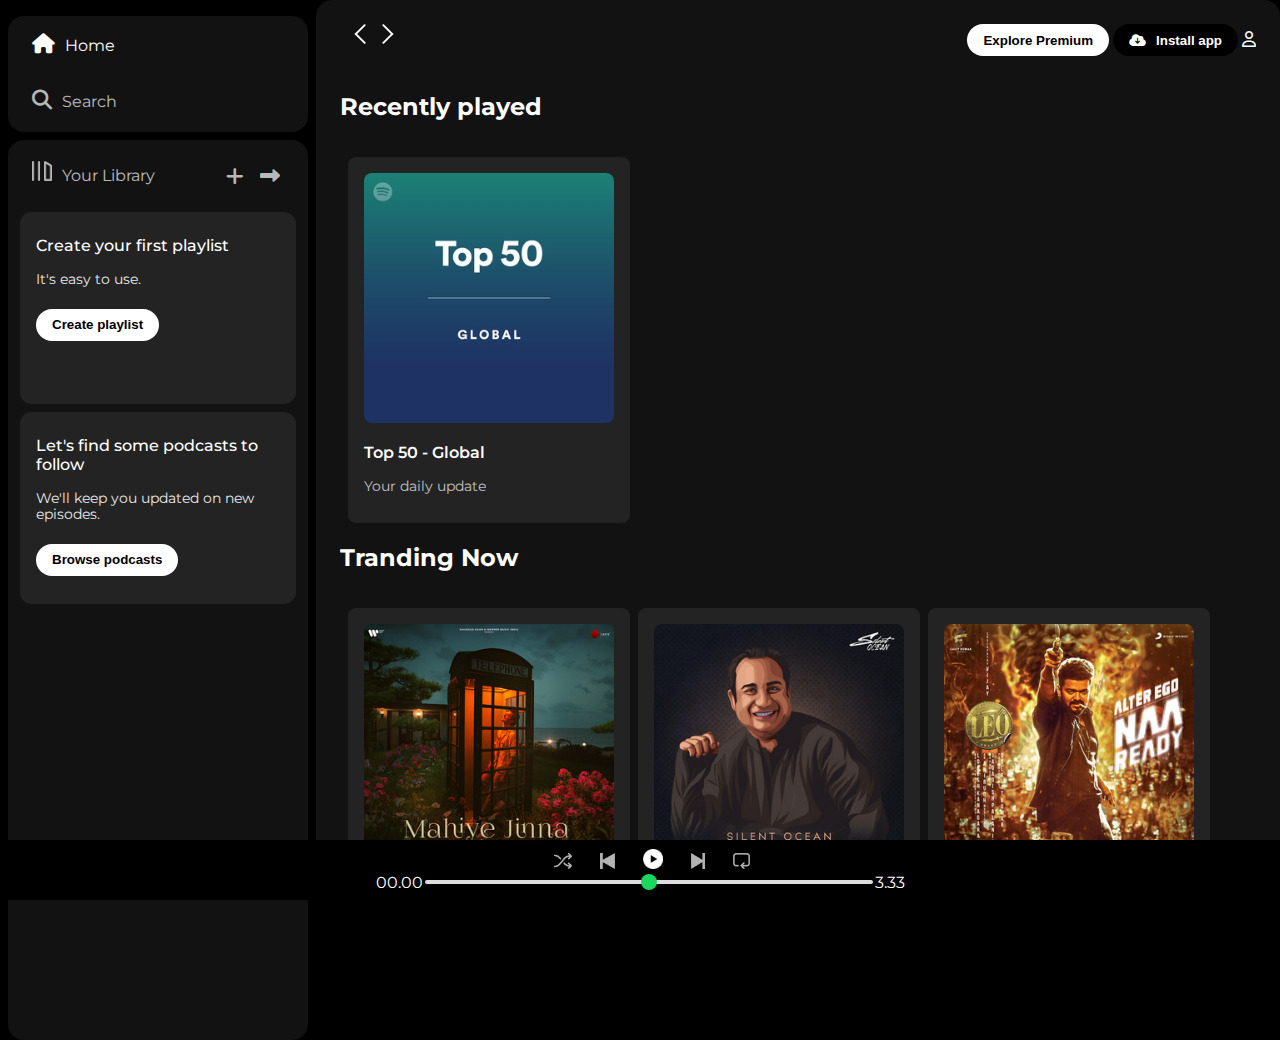
==== 3.Spotify/index.html @ 9f8dd138 "Oct 12 Spotify update" ====
<!DOCTYPE html>
<html lang="en">
<head>
    <meta charset="UTF-8">
    <meta name="viewport" content="width=device-width, initial-scale=1.0">
    <title>Spotify - Web Player</title>
    <link rel="icon" href="Assets/logo.png">
    <link rel="stylesheet" href="style.css">
    <link rel="stylesheet" href="https://cdnjs.cloudflare.com/ajax/libs/font-awesome/6.6.0/css/all.min.css">
    <link rel="preconnect" href="https://fonts.googleapis.com">
    <link rel="preconnect" href="https://fonts.gstatic.com" crossorigin>
    <link href="https://fonts.googleapis.com/css2?family=Montserrat:ital,wght@0,100..900;1,100..900&display=swap" rel="stylesheet">

</head>
<body>
    <div class="main">
        <div class="sidebar">
            <div class="nav">
                <div class="nav-option" style="opacity:1">
                    <i class="fa-solid fa-house"></i>
                    <a href="#">Home</a>
                </div>
                <div class="nav-option">
                    <i class="fa-solid fa-magnifying-glass"></i>
                    <a href="#">Search</a>
                    
                </div>
            </div>
            <div class="library">
                <div class="option">
                    <div class="lib-option nav-option">
                        <img src="Assets/library_icon.png" alt="Library">
                        <a href="">Your Library</a>
                        
                    </div>
                    <div class="icons">
                        <i class="fa-solid fa-plus"></i>
                        <i class="fa-solid fa-right-long"></i>
                        
                    </div>
                </div>
                <div class="lib-box">
                    <div class="box ">
                        <p class="box-1">Create your first playlist</p>
                        <p class="box-2">It's easy to use.</p>
                        <button class="badge">Create playlist</button>
                    </div>
                    <div class="box">
                        <p class="box-1">Let's find some podcasts to follow</p>
                        <p class="box-2">We'll keep you updated on new episodes.</p>
                        <button class="badge">Browse podcasts</button>
                    </div>
                </div>
            </div>
            
        </div>
        <div class="main-content">
            <div class="sticky-nav">
                <div class="stickey-icons">
                    <img src="Assets/backward_icon.png" alt="backward">
                    <img src="Assets/forward_icon.png" alt="Forward" class="hide">
                </div>
                <div class="stickey-options">
                    <button class="badge">Explore Premium</button>
                    <button class="badge dark-badge  hide"><i class="fa-solid fa-cloud-arrow-down" style="margin-right :10px"></i>Install app</button>
                    <i class="fa-regular fa-user"></i>
                </div>
                
            </div>
            
            <h2>Recently played</h2>
            <div class="cards-container">
                <div class="card">
                    <img src="Assets/card1img.jpeg" alt="" class="card-image">
                    <p class="card-title">Top 50 - Global</p>
                    <p class="card-info">Your daily update </p>
                </div>
            </div>
            <h2>Tranding Now</h2>
            <div class="cards-container">
                <div class="card">
                    <img src="Assets/card2img.jpeg" alt="" class="card-image">
                    <p class="card-title">Top 50 - Global</p>
                    <p class="card-info">Your daily update </p>
                </div>
        
                <div class="card">
                    <img src="Assets/card3img.jpeg" alt="" class="card-image">
                    <p class="card-title">Top 50 - Global</p>
                    <p class="card-info">Your daily update </p>
                </div>
            
                <div class="card">
                    <img src="Assets/card4img.jpeg" alt="" class="card-image">
                    <p class="card-title">Top 50 - Global</p>
                    <p class="card-info">Your daily update </p>
                </div>
               
                
            </div>
            <h2>Featured charts</h2>
            <div class="cards-container">
                <div class="card">
                    <img src="Assets/card5img.jpeg" alt="" class="card-image">
                    <p class="card-title">Top 50 - Global</p>
                    <p class="card-info">Your daily update </p>
                </div>
                <div class="card">
                    <img src="Assets/card6img.jpeg" alt="" class="card-image">
                    <p class="card-title">Top 50 - Global</p>
                    <p class="card-info">Your daily update </p>
                </div>
               
            </div>

            <div class="footer">
                <div class="line"></div>
            </div>
            
        </div>
        <div class="music">
            <div class="album">
                
            </div>

            <div class="player">
                <div class="player-controls">
                    <div class="player-icons">
                        <img src="Assets/player_icon1.png" alt="" class="player-control-icons">
                        <img src="Assets/player_icon2.png" alt="" class="player-control-icons">
                        <img src="Assets/player_icon3.png" alt=""class="player-control-icons" style="opacity: 1;height: 1.25rem;">
                        <img src="Assets/player_icon4.png" alt="" class="player-control-icons">
                        <img src="Assets/player_icon5.png" alt="" class="player-control-icons">
                    </div>
                </div>
                    <div class="playback-bar">
                        <span class="current-time">00.00</span>
                        <input type="range" min="0" max="100" class="progressbar">
                        <span class="total-time">3.33</span>
                    </div>  
                
                
            </div>

            <div class="controls"></div>
        </div>
    </div>
    
</body>
</html>
---- 3.Spotify/style.css ----
body{
    font-family: "Montserrat", sans-serif;
    margin:0;
    padding:0;
    background-color: Black;
    color:white;
    overflow:hidden;
}
.main{
    display: flex;
    height:100vh;
    
}
.sidebar{
    width:300px;
    background-color: black;
    border-radius: 1rem;
    margin:0.5rem;
    
    
}
.main-content{

    background-color:#121212;
    flex:1;
    border-radius: 1rem;
    overflow: auto;
    padding:0 1.5rem 0 1.5rem;
    
    
}
.music{
    background-color: black;
    position: fixed;
    bottom:0;
    width:100%;
    height:60px;
}
a{
    text-decoration: none;
    color:white
}
.nav{
    background-color: #121212;
    border-radius: 1rem;
    display:flex;
    flex-direction: column;
    justify-content: center;
    height:100px;
    padding:8px 12px 8px;
    margin:.5rem 0 .5rem;
}
.nav-option{
    line-height:2.5rem;
    opacity:0.7;
    padding:0.5rem 0.75rem;
    

}
.nav-option:hover{
    
    opacity:1;

}
.nav-option i{
    font-size:1.25rem;
}
.nav-option a{
    font-size:1rem;
    margin-left: 6px;
    
}
.library{
    background-color: #121212;
    height:100%;
    border-radius: 1rem;
    padding:0.5rem 0.75rem;
}
.option{
    display: flex;
    justify-content: space-between;
    align-items:center;
}
.lib-option img{
    height:1.25rem;
    width:1.25rem;
}
.icons{
    font-size: 1.25rem;
    
    display:flex;
}
.icons i{
    opacity:0.7; 
    margin-right:1rem;
}
.icons i:hover{
    opacity:1;
}
.box{
    height:11rem;
    background-color: #232323;
    border-radius: 0.75rem;
    margin: 0.5rem 0 0.5rem 0;
    padding:0.5rem 1rem;
}
.box-1{
    font-size:1rem;
    font-weight: 500;
}
.box-2{
    font-size:.85rem;
    opacity:0.9;
}
.badge{
    background-color: white;
    border:none;
    border-radius: 100px;
    padding:0.25rem 1rem;
    font-weight: 700;
    margin-top:.5rem;
    height:2rem;
    width:fit-content;

}
.dark-badge{
    background-color: #000;
    color:white;
}

.sticky-nav{
    position: sticky;
    top:0;
    background-color: #121212;
    display: flex;
    justify-content: space-between;
    align-items: center;
    padding:1rem 0 1rem 0;
    z-index: 20;
}
.stickey-icons img{
    height:1.5rem;
    width:1.5rem;

}
.stickey-icons{
    margin-left:0.5rem;
}
.stickey-option{
    display:flex;
    justify-content: center;
    align-items: center;
    
}
@media(max-width:1000px){
    .hide{
        display:none;
    }
}
.card{
    background-color: #232323;
    width:250px;
    border-radius: 0.5rem;
    padding:1rem;
    margin-left:0.5rem;
    margin-top:1rem;
    
}
.cards-container{
    display:flex;
    flex-wrap:wrap;

}
.card-image{
    width:100%;
    border-radius: 0.5rem;
}
.card-title{
    font-weight: 600;
}
.card-info{
    font-size:0.85rem;
    opacity:0.7;
}
.footer{
    height:300px;
    display:flex;
    align-items: center;
    justify-content: center;
}
.line{
    width: 90%;
    height: 50%;
    border-top:1px solid white;
    opacity:0.4;

}
.music{
    display:flex;
    justify-content: space-between;
    align-items: center;

}
.album{
    width:25%;
    
}
.player{
    width: 50%;
}
.controls{
    width:25%;
}
.player-control-icons{
    height:1rem;
    margin-left:1.5rem;
    opacity: 0.7;
    
}
.player-control-icons:hover{
    opacity: 1;
}
.player-controls{
    display:flex;
    justify-content: center;
    align-items: center;
    
}
.playback-bar{
    display:flex;
    justify-content: center;
    align-items: center;
}
.progressbar{
    width:70%;
    appearance: none;
    background-color:transparent;
    cursor: pointer;
}
.progressbar::-webkit-slider-runnable-track{
    background-color: #ddd;
    border-radius: 100px;
    height: .2rem;
}
.progressbar::-webkit-slider-thumb{
    appearance: none;
    height: 16px;
    width: 16px;
    background-color: #1bd760;
    border-radius: 50%;
    margin-top:-6px;
}
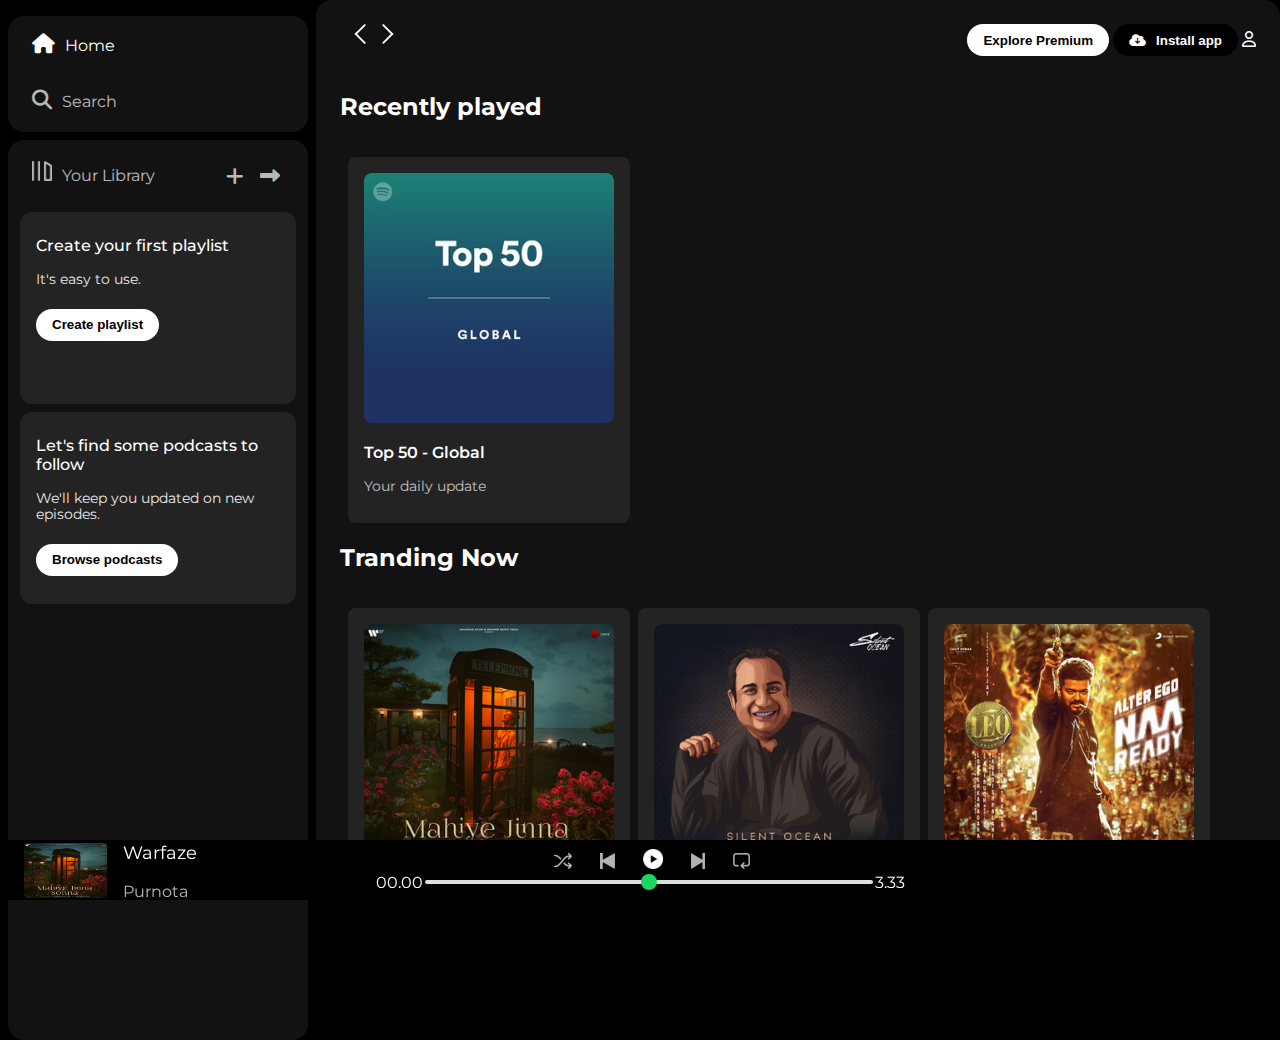
==== commit 6e2e9b09: "Oct 12 Modified" ====
--- a/3.Spotify/index.html
+++ b/3.Spotify/index.html
@@ -120,7 +120,14 @@
         </div>
         <div class="music">
             <div class="album">
-                
+                <div class="album-option">
+                    <img src="Assets/card2img.jpeg" alt="" class="album-icon">
+                    <div class="album-text">
+                        <p style="font-size: large;">Warfaze</p>
+                        <p style="opacity: 0.7;">Purnota</p>
+                    </div>
+
+                </div>
             </div>
 
             <div class="player">
--- a/3.Spotify/style.css
+++ b/3.Spotify/style.css
@@ -250,3 +250,19 @@
     border-radius: 50%;
     margin-top:-6px;
 }
+
+.album-icon{
+    height:55px;
+    width:83px;
+    margin-left:1.5rem;
+    margin-right:1rem;
+    margin-top:1.2rem;
+    border-radius: 5%;  
+}
+.album-option{
+    display: flex;
+    flex-wrap: nowrap;
+}
+.album-text{
+    flex-wrap: wrap;
+}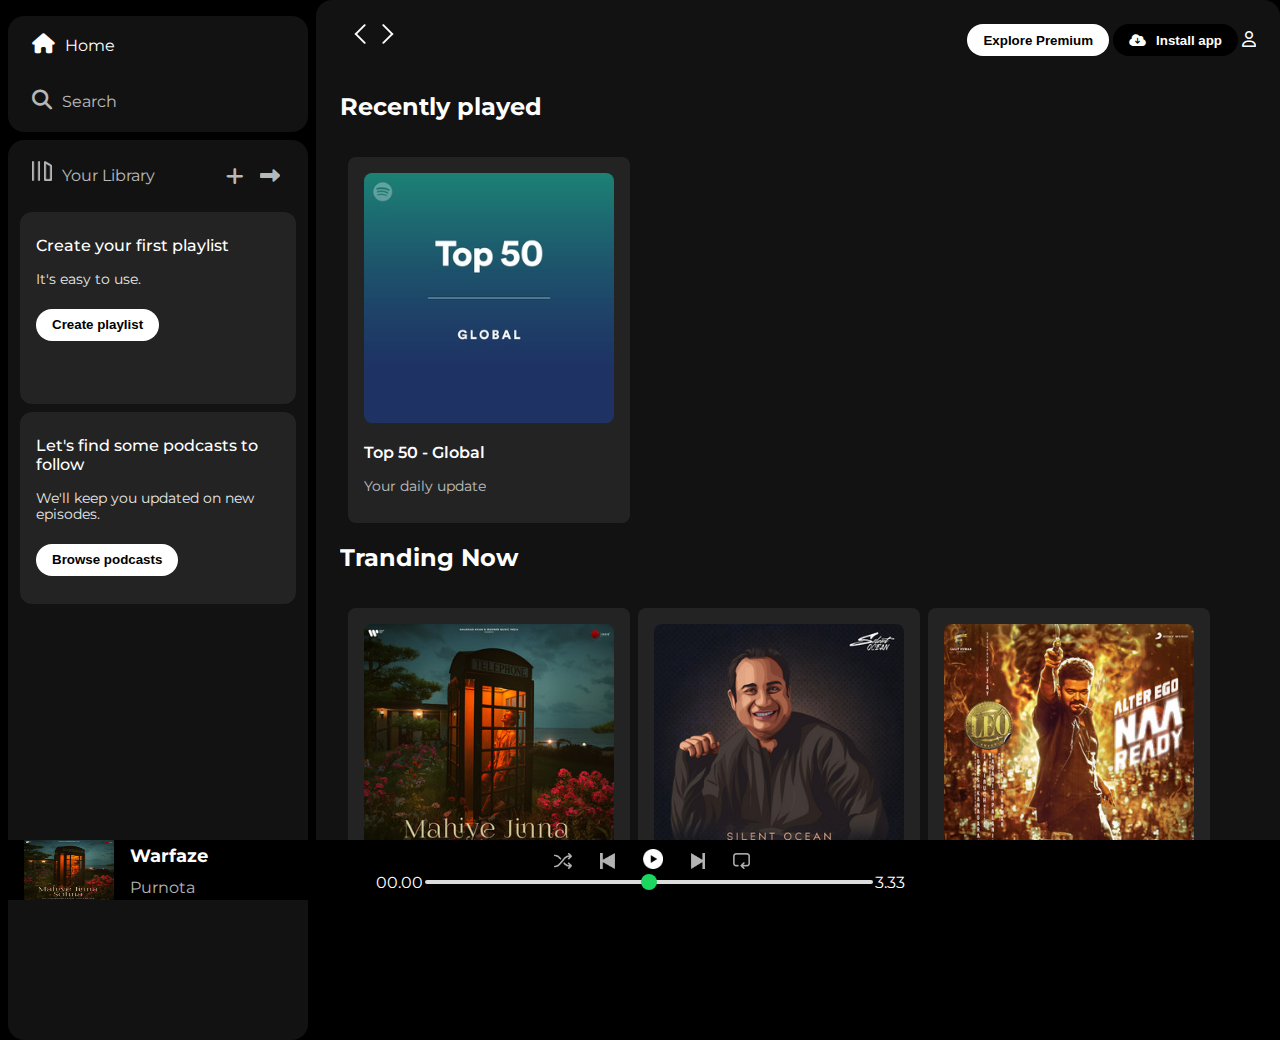
==== commit aed82493: "Currently playing updated" ====
--- a/3.Spotify/index.html
+++ b/3.Spotify/index.html
@@ -123,8 +123,8 @@
                 <div class="album-option">
                     <img src="Assets/card2img.jpeg" alt="" class="album-icon">
                     <div class="album-text">
-                        <p style="font-size: large;">Warfaze</p>
-                        <p style="opacity: 0.7;">Purnota</p>
+                        <div class="song-band">Warfaze</div>
+                        <div class="song-name">Purnota</div>
                     </div>
 
                 </div>
--- a/3.Spotify/style.css
+++ b/3.Spotify/style.css
@@ -203,6 +203,8 @@
 }
 .album{
     width:25%;
+    height:60px;
+    justify-content: space-around;
     
 }
 .player{
@@ -251,18 +253,28 @@
     margin-top:-6px;
 }
 
+
 .album-icon{
-    height:55px;
-    width:83px;
+    height:60px;
+    width:90px;
     margin-left:1.5rem;
     margin-right:1rem;
-    margin-top:1.2rem;
-    border-radius: 5%;  
+    
 }
 .album-option{
     display: flex;
-    flex-wrap: nowrap;
 }
 .album-text{
-    flex-wrap: wrap;
+    display: flex;
+    flex-direction: column;
+    
+}
+.song-band{
+    font-size: 1.1em;
+    margin-top: 5px;
+    font-weight: 700;
+}
+.song-name{
+    opacity: 0.7;
+    margin-top: 12px;
 }